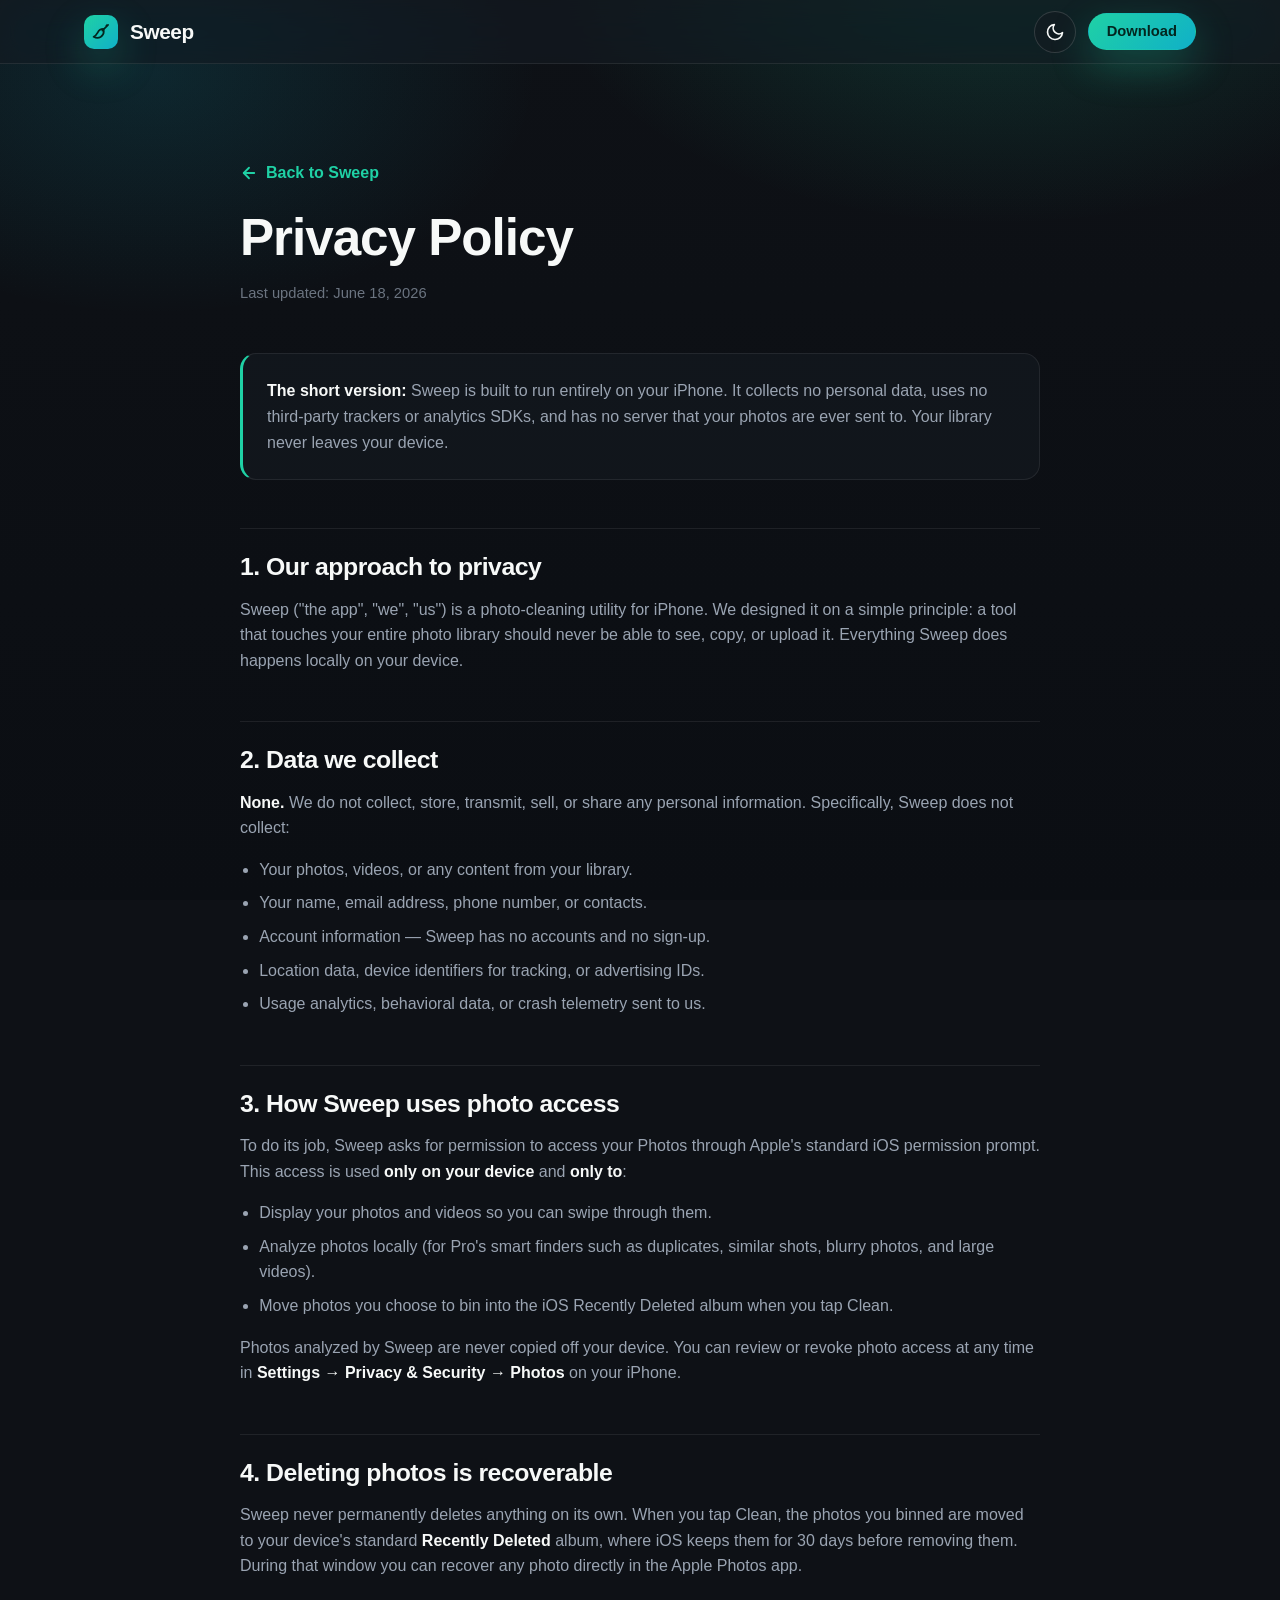
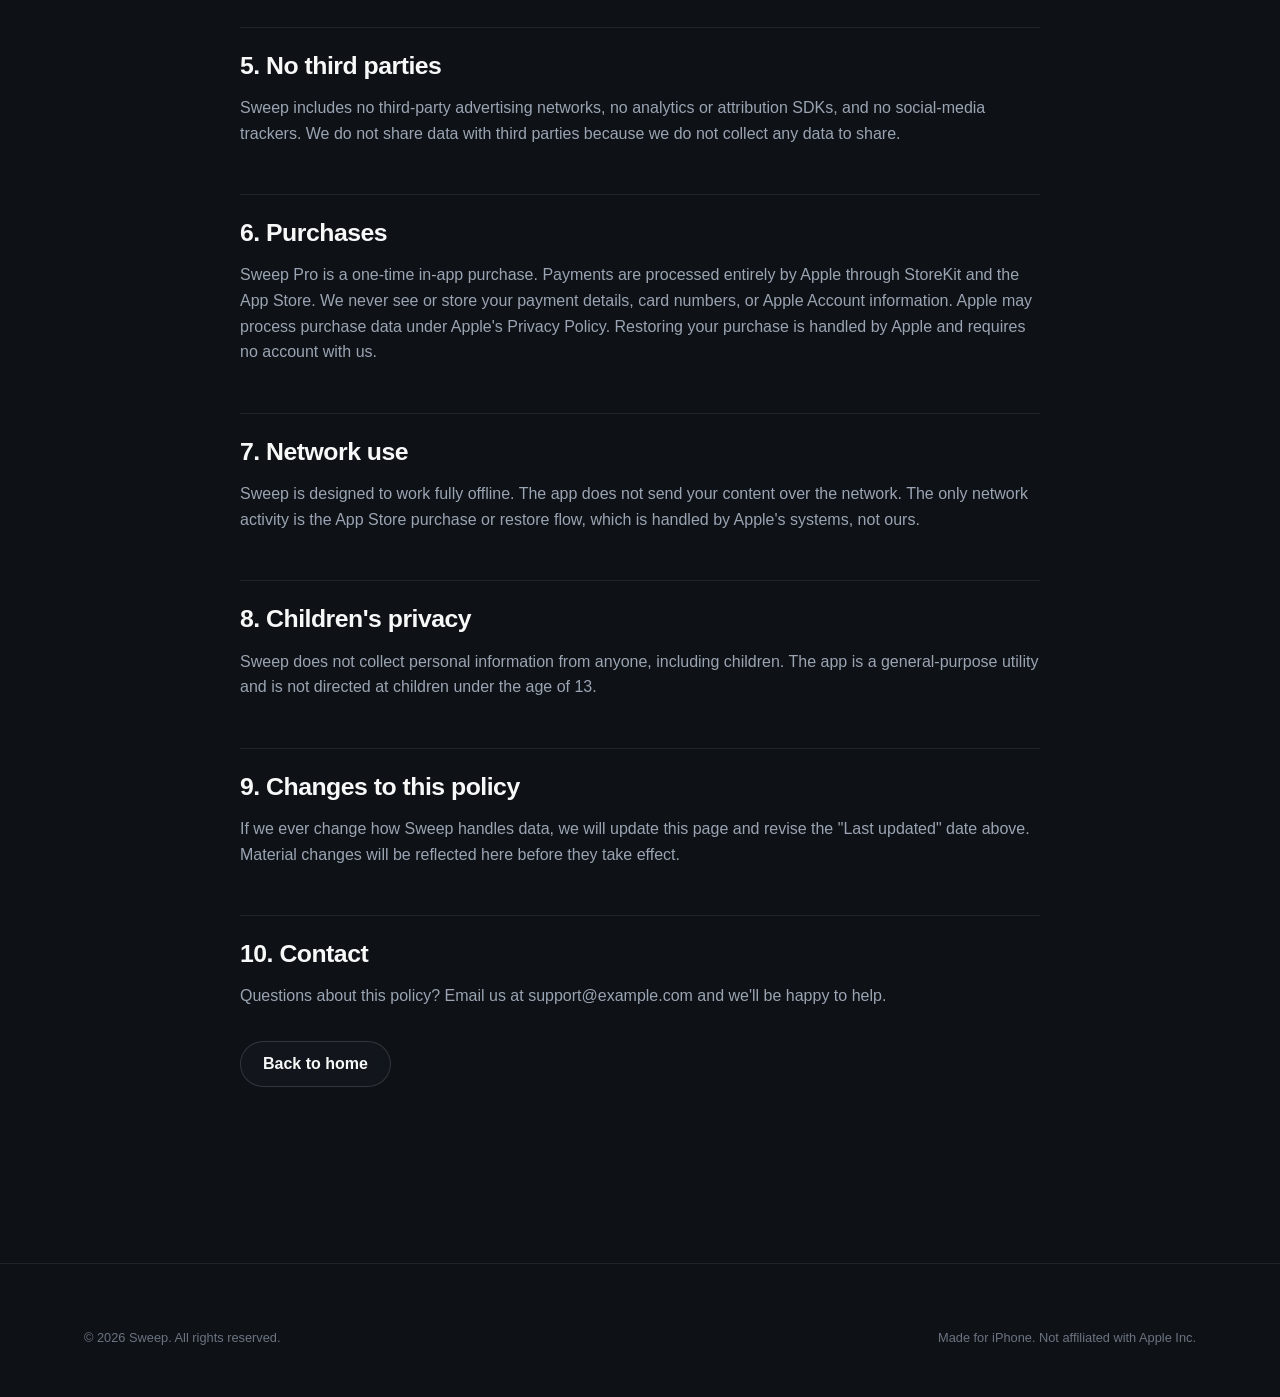
==== privacy.html @ ccac6b0d "Sweep landing site" ====
<!DOCTYPE html>
<html lang="en" data-theme="dark">
<head>
  <meta charset="UTF-8" />
  <meta name="viewport" content="width=device-width, initial-scale=1.0" />
  <title>Privacy Policy — Sweep</title>
  <meta name="description" content="Sweep's privacy policy: 100% on-device, no data collection, no third parties, no analytics SDKs. Photo access is used only to display and delete photos on your iPhone." />
  <meta name="theme-color" content="#0E1116" />
  <link rel="stylesheet" href="styles.css" />
</head>
<body>
  <a class="skip-link" href="#main">Skip to content</a>

  <!-- ===================== HEADER ===================== -->
  <header class="site-header">
    <div class="container">
      <a class="brand" href="index.html" aria-label="Sweep home">
        <span class="logo-mark" aria-hidden="true">
          <svg viewBox="0 0 24 24" fill="none" stroke="#03261f" stroke-width="2" stroke-linecap="round" stroke-linejoin="round">
            <path d="M19.5 4.5 13 11" />
            <path d="M14 9c-3 0-5 1.5-6.4 4.2C6.3 15.6 5 17 3 18c2.6 1.4 5.6 1.6 8 .2 2.4-1.4 3.6-3.6 3.6-6.2 0-1.1-.2-2-.6-3Z" />
            <path d="M18 3l.6 1.6L20 5l-1.4.7L18 7l-.6-1.3L16 5l1.4-.4L18 3Z" fill="#03261f" stroke="none" />
          </svg>
        </span>
        <span>Sweep</span>
      </a>
      <div class="header-actions">
        <button class="theme-toggle" id="themeToggle" type="button" aria-label="Toggle light and dark theme">
          <svg class="icon-moon" viewBox="0 0 24 24" fill="none" stroke="currentColor" stroke-width="2" stroke-linecap="round" stroke-linejoin="round" aria-hidden="true"><path d="M21 12.8A9 9 0 1 1 11.2 3a7 7 0 0 0 9.8 9.8Z"/></svg>
          <svg class="icon-sun" viewBox="0 0 24 24" fill="none" stroke="currentColor" stroke-width="2" stroke-linecap="round" stroke-linejoin="round" aria-hidden="true"><circle cx="12" cy="12" r="4"/><path d="M12 2v2M12 20v2M4.9 4.9l1.4 1.4M17.7 17.7l1.4 1.4M2 12h2M20 12h2M4.9 19.1l1.4-1.4M17.7 6.3l1.4-1.4"/></svg>
        </button>
        <a class="btn btn-primary btn-sm" href="index.html#download">Download</a>
      </div>
    </div>
  </header>

  <main id="main">
    <div class="container">
      <article class="legal">
        <a class="back-link" href="index.html">
          <svg width="18" height="18" viewBox="0 0 24 24" fill="none" stroke="currentColor" stroke-width="2.4" stroke-linecap="round" stroke-linejoin="round" aria-hidden="true"><path d="M19 12H5"/><path d="m12 19-7-7 7-7"/></svg>
          Back to Sweep
        </a>

        <h1>Privacy Policy</h1>
        <p class="updated">Last updated: June 18, 2026</p>

        <div class="callout">
          <p><strong>The short version:</strong> Sweep is built to run entirely on your iPhone. It collects no personal data, uses no third-party trackers or analytics SDKs, and has no server that your photos are ever sent to. Your library never leaves your device.</p>
        </div>

        <h2>1. Our approach to privacy</h2>
        <p>Sweep ("the app", "we", "us") is a photo-cleaning utility for iPhone. We designed it on a simple principle: a tool that touches your entire photo library should never be able to see, copy, or upload it. Everything Sweep does happens locally on your device.</p>

        <h2>2. Data we collect</h2>
        <p><strong>None.</strong> We do not collect, store, transmit, sell, or share any personal information. Specifically, Sweep does not collect:</p>
        <ul>
          <li>Your photos, videos, or any content from your library.</li>
          <li>Your name, email address, phone number, or contacts.</li>
          <li>Account information — Sweep has no accounts and no sign-up.</li>
          <li>Location data, device identifiers for tracking, or advertising IDs.</li>
          <li>Usage analytics, behavioral data, or crash telemetry sent to us.</li>
        </ul>

        <h2>3. How Sweep uses photo access</h2>
        <p>To do its job, Sweep asks for permission to access your Photos through Apple's standard iOS permission prompt. This access is used <strong>only on your device</strong> and <strong>only to</strong>:</p>
        <ul>
          <li>Display your photos and videos so you can swipe through them.</li>
          <li>Analyze photos locally (for Pro's smart finders such as duplicates, similar shots, blurry photos, and large videos).</li>
          <li>Move photos you choose to bin into the iOS Recently Deleted album when you tap Clean.</li>
        </ul>
        <p>Photos analyzed by Sweep are never copied off your device. You can review or revoke photo access at any time in <strong>Settings &rarr; Privacy &amp; Security &rarr; Photos</strong> on your iPhone.</p>

        <h2>4. Deleting photos is recoverable</h2>
        <p>Sweep never permanently deletes anything on its own. When you tap Clean, the photos you binned are moved to your device's standard <strong>Recently Deleted</strong> album, where iOS keeps them for 30 days before removing them. During that window you can recover any photo directly in the Apple Photos app.</p>

        <h2>5. No third parties</h2>
        <p>Sweep includes no third-party advertising networks, no analytics or attribution SDKs, and no social-media trackers. We do not share data with third parties because we do not collect any data to share.</p>

        <h2>6. Purchases</h2>
        <p>Sweep Pro is a one-time in-app purchase. Payments are processed entirely by Apple through StoreKit and the App Store. We never see or store your payment details, card numbers, or Apple Account information. Apple may process purchase data under <a href="https://www.apple.com/legal/privacy/" rel="noopener noreferrer">Apple's Privacy Policy</a>. Restoring your purchase is handled by Apple and requires no account with us.</p>

        <h2>7. Network use</h2>
        <p>Sweep is designed to work fully offline. The app does not send your content over the network. The only network activity is the App Store purchase or restore flow, which is handled by Apple's systems, not ours.</p>

        <h2>8. Children's privacy</h2>
        <p>Sweep does not collect personal information from anyone, including children. The app is a general-purpose utility and is not directed at children under the age of 13.</p>

        <h2>9. Changes to this policy</h2>
        <p>If we ever change how Sweep handles data, we will update this page and revise the "Last updated" date above. Material changes will be reflected here before they take effect.</p>

        <h2>10. Contact</h2>
        <!-- TODO: replace with your real support email address -->
        <p>Questions about this policy? Email us at <a href="mailto:support@example.com">support@example.com</a> and we'll be happy to help.</p>

        <p style="margin-top:2rem;">
          <a class="btn btn-ghost" href="index.html">Back to home</a>
        </p>
      </article>
    </div>
  </main>

  <!-- ===================== FOOTER ===================== -->
  <footer class="site-footer">
    <div class="container">
      <div class="footer-bottom" style="border-top:none;padding-top:0;margin-top:0;">
        <span>&copy; <span id="year">2026</span> Sweep. All rights reserved.</span>
        <span>Made for iPhone. Not affiliated with Apple Inc.</span>
      </div>
    </div>
  </footer>

  <script src="app.js" defer></script>
</body>
</html>
---- styles.css ----
/* =========================================================================
   Sweep — Design System
   Clean your camera roll. One swipe at a time.
   Dark-first. Light theme available via [data-theme="light"].
   ========================================================================= */

:root {
  /* ---- Brand ---- */
  --mint: #1FD1A5;
  --cyan: #10B0C8;
  --coral: #FF5A5F;
  --mint-soft: rgba(31, 209, 165, 0.14);
  --coral-soft: rgba(255, 90, 95, 0.14);
  --grad-brand: linear-gradient(135deg, #1FD1A5 0%, #10B0C8 100%);
  --grad-brand-soft: linear-gradient(135deg, rgba(31,209,165,.22), rgba(16,176,200,.18));

  /* ---- Dark surfaces (default) ---- */
  --bg: #0E1116;
  --bg-2: #0B0E13;
  --surface: #161A21;
  --surface-2: #1C212B;
  --surface-glass: rgba(22, 26, 33, 0.62);
  --surface-glass-2: rgba(28, 33, 43, 0.55);
  --border: rgba(255, 255, 255, 0.08);
  --border-strong: rgba(255, 255, 255, 0.14);

  /* ---- Text ---- */
  --text: #F7F9F8;
  --muted: #9AA4B2;
  --muted-2: #6B7480;

  /* ---- Type scale (fluid) ---- */
  --font: -apple-system, BlinkMacSystemFont, "SF Pro Display", "SF Pro Text",
    "Inter", "Segoe UI", Roboto, Helvetica, Arial, sans-serif;
  --fs-900: clamp(2.6rem, 1.6rem + 4.6vw, 4.6rem);
  --fs-800: clamp(2rem, 1.3rem + 3vw, 3.2rem);
  --fs-700: clamp(1.55rem, 1.2rem + 1.6vw, 2.2rem);
  --fs-600: clamp(1.25rem, 1.1rem + 0.7vw, 1.55rem);
  --fs-500: 1.18rem;
  --fs-400: 1rem;
  --fs-300: 0.92rem;
  --fs-200: 0.8rem;

  /* ---- Spacing scale ---- */
  --s-1: 4px;
  --s-2: 8px;
  --s-3: 12px;
  --s-4: 16px;
  --s-5: 24px;
  --s-6: 32px;
  --s-7: 48px;
  --s-8: 64px;
  --s-9: 96px;
  --s-10: 128px;

  /* ---- Radius ---- */
  --r-sm: 10px;
  --r-md: 16px;
  --r-lg: 24px;
  --r-xl: 32px;
  --r-pill: 999px;

  /* ---- Shadows ---- */
  --shadow-sm: 0 2px 8px rgba(0, 0, 0, 0.25);
  --shadow-md: 0 12px 32px rgba(0, 0, 0, 0.35);
  --shadow-lg: 0 28px 70px rgba(0, 0, 0, 0.5);
  --shadow-mint: 0 16px 40px rgba(31, 209, 165, 0.28);

  --maxw: 1160px;
  --header-h: 64px;
}

/* ---- Light theme ---- */
[data-theme="light"] {
  --bg: #F4F7F6;
  --bg-2: #ECF1EF;
  --surface: #FFFFFF;
  --surface-2: #F2F5F4;
  --surface-glass: rgba(255, 255, 255, 0.7);
  --surface-glass-2: rgba(255, 255, 255, 0.6);
  --border: rgba(13, 22, 30, 0.1);
  --border-strong: rgba(13, 22, 30, 0.16);
  --text: #0E1116;
  --muted: #50616E;
  --muted-2: #7C8893;
  --shadow-sm: 0 2px 8px rgba(13, 22, 30, 0.08);
  --shadow-md: 0 14px 34px rgba(13, 22, 30, 0.12);
  --shadow-lg: 0 30px 70px rgba(13, 22, 30, 0.18);
}

/* =========================================================================
   Base
   ========================================================================= */
*,
*::before,
*::after {
  box-sizing: border-box;
}

html {
  scroll-behavior: smooth;
  -webkit-text-size-adjust: 100%;
}

@media (prefers-reduced-motion: reduce) {
  html {
    scroll-behavior: auto;
  }
}

body {
  margin: 0;
  font-family: var(--font);
  background: var(--bg);
  color: var(--text);
  font-size: var(--fs-400);
  line-height: 1.6;
  -webkit-font-smoothing: antialiased;
  text-rendering: optimizeLegibility;
  overflow-x: hidden;
}

/* Ambient brand glow behind the page */
body::before {
  content: "";
  position: fixed;
  inset: 0;
  z-index: -1;
  background:
    radial-gradient(60% 50% at 78% -5%, rgba(31, 209, 165, 0.18), transparent 60%),
    radial-gradient(50% 45% at 12% 8%, rgba(16, 176, 200, 0.14), transparent 60%),
    linear-gradient(180deg, var(--bg), var(--bg-2));
  pointer-events: none;
}

h1, h2, h3, h4 {
  margin: 0 0 var(--s-4);
  line-height: 1.1;
  letter-spacing: -0.02em;
  font-weight: 700;
}

p {
  margin: 0 0 var(--s-4);
}

a {
  color: inherit;
  text-decoration: none;
}

img,
svg {
  display: block;
  max-width: 100%;
}

:focus-visible {
  outline: 3px solid var(--mint);
  outline-offset: 3px;
  border-radius: 6px;
}

.skip-link {
  position: absolute;
  left: -9999px;
  top: 0;
  z-index: 200;
  background: var(--mint);
  color: #04201a;
  padding: var(--s-3) var(--s-5);
  border-radius: 0 0 var(--r-md) 0;
  font-weight: 700;
}
.skip-link:focus {
  left: 0;
}

.container {
  width: 100%;
  max-width: var(--maxw);
  margin: 0 auto;
  padding: 0 var(--s-5);
}

.eyebrow {
  display: inline-flex;
  align-items: center;
  gap: var(--s-2);
  font-size: var(--fs-200);
  font-weight: 700;
  letter-spacing: 0.14em;
  text-transform: uppercase;
  color: var(--mint);
}

.gradient-text {
  background: var(--grad-brand);
  -webkit-background-clip: text;
  background-clip: text;
  -webkit-text-fill-color: transparent;
  color: transparent;
}

.section {
  padding: var(--s-10) 0;
}
.section-head {
  max-width: 680px;
  margin: 0 auto var(--s-8);
  text-align: center;
}
.section-head h2 {
  font-size: var(--fs-800);
}
.section-head p {
  color: var(--muted);
  font-size: var(--fs-500);
  margin: 0;
}

/* =========================================================================
   Buttons
   ========================================================================= */
.btn {
  display: inline-flex;
  align-items: center;
  justify-content: center;
  gap: var(--s-2);
  font-family: inherit;
  font-size: var(--fs-400);
  font-weight: 700;
  line-height: 1;
  padding: 14px 22px;
  border-radius: var(--r-pill);
  border: 1px solid transparent;
  cursor: pointer;
  transition: transform 0.18s ease, box-shadow 0.18s ease, background 0.18s ease,
    border-color 0.18s ease;
  white-space: nowrap;
}
.btn:active {
  transform: translateY(1px) scale(0.99);
}
.btn-primary {
  background: var(--grad-brand);
  color: #03261f;
  box-shadow: var(--shadow-mint);
}
.btn-primary:hover {
  transform: translateY(-2px);
  box-shadow: 0 22px 48px rgba(31, 209, 165, 0.4);
}
.btn-ghost {
  background: var(--surface-glass);
  color: var(--text);
  border-color: var(--border-strong);
  backdrop-filter: blur(12px);
  -webkit-backdrop-filter: blur(12px);
}
.btn-ghost:hover {
  border-color: var(--mint);
  transform: translateY(-2px);
}
.btn-sm {
  padding: 10px 18px;
  font-size: var(--fs-300);
}

/* App Store badge button (drawn, not an image) */
.appstore-badge {
  display: inline-flex;
  align-items: center;
  gap: var(--s-3);
  background: #000;
  color: #fff;
  border: 1px solid rgba(255, 255, 255, 0.22);
  border-radius: 14px;
  padding: 10px 18px;
  transition: transform 0.18s ease, box-shadow 0.18s ease, border-color 0.18s ease;
}
[data-theme="light"] .appstore-badge {
  border-color: rgba(0, 0, 0, 0.12);
}
.appstore-badge:hover {
  transform: translateY(-2px);
  box-shadow: var(--shadow-md);
  border-color: var(--mint);
}
.appstore-badge svg {
  flex: none;
}
.appstore-badge .badge-copy {
  display: flex;
  flex-direction: column;
  line-height: 1.15;
  text-align: left;
}
.appstore-badge .badge-small {
  font-size: 0.62rem;
  letter-spacing: 0.02em;
  opacity: 0.86;
}
.appstore-badge .badge-big {
  font-size: 1.22rem;
  font-weight: 600;
  letter-spacing: -0.01em;
}

/* =========================================================================
   Header
   ========================================================================= */
.site-header {
  position: sticky;
  top: 0;
  z-index: 100;
  height: var(--header-h);
  display: flex;
  align-items: center;
  background: var(--surface-glass);
  backdrop-filter: saturate(160%) blur(16px);
  -webkit-backdrop-filter: saturate(160%) blur(16px);
  border-bottom: 1px solid var(--border);
}
.site-header .container {
  display: flex;
  align-items: center;
  justify-content: space-between;
  gap: var(--s-4);
}
.brand {
  display: inline-flex;
  align-items: center;
  gap: var(--s-3);
  font-weight: 800;
  font-size: 1.3rem;
  letter-spacing: -0.02em;
}
.brand .logo-mark {
  width: 34px;
  height: 34px;
  border-radius: 10px;
  background: var(--grad-brand);
  display: grid;
  place-items: center;
  box-shadow: var(--shadow-mint);
  flex: none;
}
.brand .logo-mark svg {
  width: 21px;
  height: 21px;
}
.header-actions {
  display: flex;
  align-items: center;
  gap: var(--s-3);
}
.theme-toggle {
  width: 42px;
  height: 42px;
  border-radius: var(--r-pill);
  border: 1px solid var(--border-strong);
  background: var(--surface-glass);
  color: var(--text);
  display: grid;
  place-items: center;
  cursor: pointer;
  transition: border-color 0.18s ease, transform 0.18s ease;
}
.theme-toggle:hover {
  border-color: var(--mint);
  transform: translateY(-1px);
}
.theme-toggle svg {
  width: 20px;
  height: 20px;
}
.theme-toggle .icon-sun {
  display: none;
}
[data-theme="light"] .theme-toggle .icon-sun {
  display: block;
}
[data-theme="light"] .theme-toggle .icon-moon {
  display: none;
}

/* =========================================================================
   Hero
   ========================================================================= */
.hero {
  position: relative;
  padding: var(--s-9) 0 var(--s-10);
}
.hero-grid {
  display: grid;
  grid-template-columns: 1.05fr 0.95fr;
  gap: var(--s-8);
  align-items: center;
}
.hero-copy h1 {
  font-size: var(--fs-900);
  margin-bottom: var(--s-5);
}
.hero-copy .sub {
  font-size: var(--fs-500);
  color: var(--muted);
  max-width: 30ch;
  margin-bottom: var(--s-6);
}
.hero-cta {
  display: flex;
  flex-wrap: wrap;
  align-items: center;
  gap: var(--s-4);
  margin-bottom: var(--s-6);
}
.hero-trust {
  display: flex;
  flex-wrap: wrap;
  gap: var(--s-4) var(--s-5);
  color: var(--muted);
  font-size: var(--fs-300);
}
.hero-trust span {
  display: inline-flex;
  align-items: center;
  gap: var(--s-2);
}
.hero-trust svg {
  width: 17px;
  height: 17px;
  color: var(--mint);
  flex: none;
}

/* ---- Phone mockup ---- */
.phone-wrap {
  display: flex;
  justify-content: center;
  position: relative;
}
.phone-wrap::after {
  content: "";
  position: absolute;
  inset: -8% -6% -12%;
  background: var(--grad-brand-soft);
  filter: blur(60px);
  border-radius: 50%;
  z-index: -1;
  opacity: 0.8;
}
.phone {
  position: relative;
  width: 300px;
  height: 612px;
  border-radius: 52px;
  background: linear-gradient(160deg, #20262f, #0c0f14);
  padding: 12px;
  box-shadow: var(--shadow-lg), inset 0 0 0 1.5px rgba(255, 255, 255, 0.06);
}
.phone-screen {
  position: relative;
  width: 100%;
  height: 100%;
  border-radius: 42px;
  overflow: hidden;
  background: radial-gradient(120% 80% at 50% 0%, #122029, #0a0d12 70%);
  display: flex;
  flex-direction: column;
}
.phone-notch {
  position: absolute;
  top: 12px;
  left: 50%;
  transform: translateX(-50%);
  width: 116px;
  height: 30px;
  background: #05070a;
  border-radius: var(--r-pill);
  z-index: 6;
}
.screen-top {
  padding: 50px 22px 8px;
  display: flex;
  align-items: center;
  justify-content: space-between;
  z-index: 4;
}
.screen-top .s-title {
  font-weight: 800;
  font-size: 1.05rem;
  letter-spacing: -0.02em;
}
.screen-top .s-month {
  font-size: 0.72rem;
  color: var(--muted);
  background: rgba(255, 255, 255, 0.06);
  padding: 4px 10px;
  border-radius: var(--r-pill);
}

/* Freed counter */
.freed {
  text-align: center;
  padding: 4px 0 12px;
}
.freed .freed-label {
  font-size: 0.66rem;
  letter-spacing: 0.18em;
  text-transform: uppercase;
  color: var(--muted);
}
.freed .freed-num {
  font-weight: 800;
  font-size: 2.7rem;
  letter-spacing: -0.03em;
  font-variant-numeric: tabular-nums;
  font-feature-settings: "tnum" 1;
  line-height: 1.05;
}
.freed .freed-num .unit {
  font-size: 1.1rem;
  margin-left: 4px;
  color: var(--mint);
}

/* Card deck */
.deck {
  position: relative;
  flex: 1;
  margin: 0 22px 14px;
}
.deck-card {
  position: absolute;
  inset: 0;
  border-radius: 26px;
  overflow: hidden;
  box-shadow: var(--shadow-md);
  border: 1px solid rgba(255, 255, 255, 0.08);
}
.deck-card .photo {
  position: absolute;
  inset: 0;
}
.deck-card .meta {
  position: absolute;
  left: 0;
  right: 0;
  bottom: 0;
  padding: 14px 16px;
  background: linear-gradient(to top, rgba(5, 8, 11, 0.86), transparent);
  font-size: 0.74rem;
  color: #e7ecef;
  display: flex;
  justify-content: space-between;
  align-items: flex-end;
}
.deck-card.c3 {
  transform: translateY(16px) scale(0.92);
  filter: brightness(0.7);
}
.deck-card.c2 {
  transform: translateY(8px) scale(0.96);
  filter: brightness(0.85);
}
.deck-card.c1 {
  z-index: 3;
}

/* swipe badge that appears on the top card */
.swipe-badge {
  position: absolute;
  top: 16px;
  padding: 6px 12px;
  border-radius: var(--r-pill);
  font-weight: 800;
  font-size: 0.74rem;
  letter-spacing: 0.08em;
  text-transform: uppercase;
  border: 2px solid currentColor;
  background: rgba(0, 0, 0, 0.35);
  backdrop-filter: blur(4px);
  opacity: 0;
}
.swipe-badge.keep {
  right: 16px;
  color: var(--mint);
  transform: rotate(10deg);
}
.swipe-badge.bin {
  left: 16px;
  color: var(--coral);
  transform: rotate(-10deg);
}

/* action buttons in mock */
.screen-actions {
  display: flex;
  justify-content: center;
  gap: 26px;
  padding: 4px 0 22px;
}
.screen-actions .act {
  width: 56px;
  height: 56px;
  border-radius: 50%;
  display: grid;
  place-items: center;
  border: 1.5px solid var(--border-strong);
  background: rgba(255, 255, 255, 0.04);
}
.screen-actions .act svg {
  width: 24px;
  height: 24px;
}
.screen-actions .act.bin {
  color: var(--coral);
  border-color: rgba(255, 90, 95, 0.4);
}
.screen-actions .act.keep {
  color: var(--mint);
  border-color: rgba(31, 209, 165, 0.45);
  background: var(--mint-soft);
}

/* ---- Hero card animation ---- */
@keyframes flyKeep {
  0%   { transform: translate(0,0) rotate(0); opacity: 1; }
  10%  { transform: translate(0,0) rotate(0); opacity: 1; }
  34%  { transform: translate(112%, -8%) rotate(16deg); opacity: 0; }
  35%  { transform: translate(0,0) rotate(0); opacity: 0; }
  46%  { opacity: 1; }
  100% { transform: translate(0,0) rotate(0); opacity: 1; }
}
@keyframes badgeKeep {
  0%, 8% { opacity: 0; }
  16%, 30% { opacity: 1; }
  35%, 100% { opacity: 0; }
}
@keyframes deckPromote2 {
  0%, 10% { transform: translateY(8px) scale(0.96); filter: brightness(0.85); }
  40%, 100% { transform: translateY(0) scale(1); filter: brightness(1); }
}
@keyframes deckPromote3 {
  0%, 10% { transform: translateY(16px) scale(0.92); filter: brightness(0.7); }
  40%, 100% { transform: translateY(8px) scale(0.96); filter: brightness(0.85); }
}

.anim .deck-card.c1 {
  animation: flyKeep 6s ease-in-out infinite;
}
.anim .deck-card.c1 .swipe-badge.keep {
  animation: badgeKeep 6s ease-in-out infinite;
}
.anim .deck-card.c2 {
  animation: deckPromote2 6s ease-in-out infinite;
}
.anim .deck-card.c3 {
  animation: deckPromote3 6s ease-in-out infinite;
}

@media (prefers-reduced-motion: reduce) {
  .anim .deck-card.c1,
  .anim .deck-card.c2,
  .anim .deck-card.c3,
  .anim .deck-card.c1 .swipe-badge.keep {
    animation: none !important;
  }
  .anim .deck-card.c1 .swipe-badge.keep {
    opacity: 1;
  }
}

/* =========================================================================
   Logo strip / honest wedge
   ========================================================================= */
.wedge {
  padding: var(--s-7) 0;
}
.wedge-row {
  display: flex;
  flex-wrap: wrap;
  justify-content: center;
  gap: var(--s-4);
}
.wedge-pill {
  display: inline-flex;
  align-items: center;
  gap: var(--s-3);
  padding: 12px 20px;
  border-radius: var(--r-pill);
  background: var(--surface-glass);
  border: 1px solid var(--border);
  backdrop-filter: blur(10px);
  -webkit-backdrop-filter: blur(10px);
  font-weight: 600;
  font-size: var(--fs-300);
}
.wedge-pill svg {
  width: 18px;
  height: 18px;
  color: var(--mint);
  flex: none;
}

/* =========================================================================
   How it works
   ========================================================================= */
.steps {
  display: grid;
  grid-template-columns: repeat(3, 1fr);
  gap: var(--s-5);
  counter-reset: step;
}
.step {
  position: relative;
  background: var(--surface-glass);
  border: 1px solid var(--border);
  border-radius: var(--r-lg);
  padding: var(--s-6);
  backdrop-filter: blur(10px);
  -webkit-backdrop-filter: blur(10px);
}
.step .step-icon {
  width: 54px;
  height: 54px;
  border-radius: var(--r-md);
  background: var(--mint-soft);
  display: grid;
  place-items: center;
  color: var(--mint);
  margin-bottom: var(--s-4);
}
.step .step-icon svg {
  width: 28px;
  height: 28px;
}
.step::before {
  counter-increment: step;
  content: "0" counter(step);
  position: absolute;
  top: var(--s-5);
  right: var(--s-5);
  font-weight: 800;
  font-size: 1.1rem;
  color: var(--muted-2);
  font-variant-numeric: tabular-nums;
}
.step h3 {
  font-size: var(--fs-600);
}
.step p {
  color: var(--muted);
  margin: 0;
}

/* =========================================================================
   Features
   ========================================================================= */
.features-grid {
  display: grid;
  grid-template-columns: repeat(2, 1fr);
  gap: var(--s-5);
}
.feature {
  display: flex;
  gap: var(--s-4);
  background: var(--surface-glass);
  border: 1px solid var(--border);
  border-radius: var(--r-lg);
  padding: var(--s-6);
  backdrop-filter: blur(10px);
  -webkit-backdrop-filter: blur(10px);
  transition: transform 0.2s ease, border-color 0.2s ease;
}
.feature:hover {
  transform: translateY(-3px);
  border-color: var(--border-strong);
}
.feature .f-icon {
  width: 52px;
  height: 52px;
  flex: none;
  border-radius: var(--r-md);
  display: grid;
  place-items: center;
  background: var(--grad-brand-soft);
  color: var(--mint);
}
.feature .f-icon svg {
  width: 26px;
  height: 26px;
}
.feature h3 {
  font-size: var(--fs-600);
  margin-bottom: var(--s-2);
  display: flex;
  align-items: center;
  gap: var(--s-3);
  flex-wrap: wrap;
}
.feature p {
  color: var(--muted);
  margin: 0;
  font-size: var(--fs-300);
}
.tag-pro {
  font-size: 0.66rem;
  font-weight: 800;
  letter-spacing: 0.08em;
  text-transform: uppercase;
  color: #03261f;
  background: var(--grad-brand);
  padding: 3px 9px;
  border-radius: var(--r-pill);
}

.free-row {
  margin-top: var(--s-5);
  display: flex;
  align-items: center;
  gap: var(--s-4);
  background: var(--surface-2);
  border: 1px dashed var(--border-strong);
  border-radius: var(--r-lg);
  padding: var(--s-5) var(--s-6);
}
.free-row .f-icon {
  width: 48px;
  height: 48px;
  flex: none;
  border-radius: var(--r-md);
  display: grid;
  place-items: center;
  background: var(--mint-soft);
  color: var(--mint);
}
.free-row .f-icon svg {
  width: 24px;
  height: 24px;
}
.free-row strong {
  font-size: var(--fs-500);
}
.free-row p {
  color: var(--muted);
  margin: 2px 0 0;
  font-size: var(--fs-300);
}

/* =========================================================================
   Privacy
   ========================================================================= */
.privacy-band {
  position: relative;
}
.privacy-card {
  position: relative;
  overflow: hidden;
  border-radius: var(--r-xl);
  border: 1px solid var(--border-strong);
  background:
    radial-gradient(120% 120% at 100% 0%, rgba(31, 209, 165, 0.12), transparent 55%),
    var(--surface);
  padding: clamp(var(--s-6), 4vw, var(--s-9));
  display: grid;
  grid-template-columns: 0.85fr 1.15fr;
  gap: var(--s-8);
  align-items: center;
}
.privacy-shield {
  display: flex;
  justify-content: center;
}
.privacy-shield .shield-ring {
  width: 180px;
  height: 180px;
  border-radius: 50%;
  background: var(--grad-brand-soft);
  display: grid;
  place-items: center;
  border: 1px solid var(--border-strong);
}
.privacy-shield svg {
  width: 92px;
  height: 92px;
  color: var(--mint);
}
.privacy-list {
  list-style: none;
  padding: 0;
  margin: var(--s-5) 0 0;
  display: grid;
  gap: var(--s-4);
}
.privacy-list li {
  display: flex;
  gap: var(--s-3);
  align-items: flex-start;
}
.privacy-list .check {
  width: 26px;
  height: 26px;
  flex: none;
  border-radius: 50%;
  background: var(--mint-soft);
  color: var(--mint);
  display: grid;
  place-items: center;
  margin-top: 1px;
}
.privacy-list .check svg {
  width: 15px;
  height: 15px;
}
.privacy-list strong {
  display: block;
}
.privacy-list span {
  color: var(--muted);
  font-size: var(--fs-300);
}

/* =========================================================================
   Pricing
   ========================================================================= */
.pricing-wrap {
  display: grid;
  grid-template-columns: repeat(2, 1fr);
  gap: var(--s-5);
  max-width: 860px;
  margin: 0 auto;
}
.price-card {
  background: var(--surface-glass);
  border: 1px solid var(--border);
  border-radius: var(--r-xl);
  padding: var(--s-7);
  backdrop-filter: blur(10px);
  -webkit-backdrop-filter: blur(10px);
  display: flex;
  flex-direction: column;
}
.price-card.featured {
  border-color: var(--mint);
  background:
    radial-gradient(140% 120% at 50% 0%, rgba(31, 209, 165, 0.14), transparent 60%),
    var(--surface);
  box-shadow: var(--shadow-mint);
}
.price-card .plan-name {
  font-size: var(--fs-200);
  font-weight: 800;
  letter-spacing: 0.14em;
  text-transform: uppercase;
  color: var(--muted);
}
.price-card.featured .plan-name {
  color: var(--mint);
}
.price-card .price {
  display: flex;
  align-items: baseline;
  gap: var(--s-2);
  margin: var(--s-3) 0 var(--s-1);
}
.price-card .price .amount {
  font-size: 3rem;
  font-weight: 800;
  letter-spacing: -0.03em;
  font-variant-numeric: tabular-nums;
}
.price-card .price .per {
  color: var(--muted);
  font-weight: 600;
}
.price-card .price-note {
  color: var(--muted);
  font-size: var(--fs-300);
  margin-bottom: var(--s-5);
}
.plan-list {
  list-style: none;
  padding: 0;
  margin: 0 0 var(--s-6);
  display: grid;
  gap: var(--s-3);
  flex: 1;
}
.plan-list li {
  display: flex;
  gap: var(--s-3);
  align-items: flex-start;
  color: var(--muted);
  font-size: var(--fs-300);
}
.plan-list svg {
  width: 18px;
  height: 18px;
  color: var(--mint);
  flex: none;
  margin-top: 2px;
}
.plan-list strong {
  color: var(--text);
  font-weight: 600;
}
.no-sub-banner {
  text-align: center;
  margin-top: var(--s-6);
  color: var(--muted);
  font-size: var(--fs-300);
}
.no-sub-banner strong {
  color: var(--text);
}

/* =========================================================================
   Social proof (illustrative, non-attributed)
   ========================================================================= */
.quotes {
  display: grid;
  grid-template-columns: repeat(3, 1fr);
  gap: var(--s-5);
}
.quote {
  background: var(--surface-glass);
  border: 1px solid var(--border);
  border-radius: var(--r-lg);
  padding: var(--s-6);
  backdrop-filter: blur(10px);
  -webkit-backdrop-filter: blur(10px);
}
.quote .stars {
  display: flex;
  gap: 3px;
  color: var(--mint);
  margin-bottom: var(--s-3);
}
.quote .stars svg {
  width: 17px;
  height: 17px;
}
.quote p {
  margin: 0;
  font-size: var(--fs-400);
}
.quote .who {
  margin-top: var(--s-4);
  font-size: var(--fs-200);
  color: var(--muted-2);
}

/* =========================================================================
   FAQ
   ========================================================================= */
.faq {
  max-width: 760px;
  margin: 0 auto;
  display: grid;
  gap: var(--s-3);
}
.faq details {
  background: var(--surface-glass);
  border: 1px solid var(--border);
  border-radius: var(--r-md);
  padding: var(--s-4) var(--s-5);
  backdrop-filter: blur(10px);
  -webkit-backdrop-filter: blur(10px);
}
.faq details[open] {
  border-color: var(--border-strong);
}
.faq summary {
  cursor: pointer;
  font-weight: 700;
  font-size: var(--fs-500);
  list-style: none;
  display: flex;
  justify-content: space-between;
  align-items: center;
  gap: var(--s-4);
}
.faq summary::-webkit-details-marker {
  display: none;
}
.faq summary .chev {
  width: 22px;
  height: 22px;
  flex: none;
  color: var(--mint);
  transition: transform 0.2s ease;
}
.faq details[open] summary .chev {
  transform: rotate(180deg);
}
.faq details p {
  margin: var(--s-4) 0 var(--s-1);
  color: var(--muted);
}

/* =========================================================================
   Final CTA
   ========================================================================= */
.cta-band {
  text-align: center;
}
.cta-inner {
  position: relative;
  overflow: hidden;
  border-radius: var(--r-xl);
  border: 1px solid var(--border-strong);
  background:
    radial-gradient(110% 130% at 50% -20%, rgba(31, 209, 165, 0.2), transparent 60%),
    var(--surface);
  padding: clamp(var(--s-7), 6vw, var(--s-10)) var(--s-5);
}
.cta-inner h2 {
  font-size: var(--fs-800);
  max-width: 16ch;
  margin-inline: auto;
}
.cta-inner p {
  color: var(--muted);
  font-size: var(--fs-500);
  max-width: 44ch;
  margin: 0 auto var(--s-6);
}
.cta-actions {
  display: flex;
  flex-wrap: wrap;
  gap: var(--s-4);
  justify-content: center;
  align-items: center;
}

/* =========================================================================
   Footer
   ========================================================================= */
.site-footer {
  border-top: 1px solid var(--border);
  padding: var(--s-8) 0 var(--s-7);
  margin-top: var(--s-8);
}
.footer-grid {
  display: flex;
  flex-wrap: wrap;
  justify-content: space-between;
  gap: var(--s-6);
  align-items: flex-start;
}
.footer-brand {
  max-width: 320px;
}
.footer-brand p {
  color: var(--muted);
  font-size: var(--fs-300);
  margin-top: var(--s-3);
}
.footer-links {
  display: flex;
  flex-wrap: wrap;
  gap: var(--s-7);
}
.footer-col h4 {
  font-size: var(--fs-200);
  text-transform: uppercase;
  letter-spacing: 0.12em;
  color: var(--muted-2);
  margin-bottom: var(--s-3);
}
.footer-col a {
  display: block;
  color: var(--muted);
  font-size: var(--fs-300);
  padding: 4px 0;
  transition: color 0.15s ease;
}
.footer-col a:hover {
  color: var(--mint);
}
.footer-bottom {
  margin-top: var(--s-7);
  padding-top: var(--s-5);
  border-top: 1px solid var(--border);
  display: flex;
  flex-wrap: wrap;
  justify-content: space-between;
  gap: var(--s-3);
  color: var(--muted-2);
  font-size: var(--fs-200);
}

/* =========================================================================
   Legal / privacy page
   ========================================================================= */
.legal {
  max-width: 800px;
  margin: 0 auto;
  padding: var(--s-9) 0;
}
.legal .updated {
  color: var(--muted-2);
  font-size: var(--fs-300);
  margin-bottom: var(--s-7);
}
.legal h1 {
  font-size: var(--fs-800);
}
.legal h2 {
  font-size: var(--fs-600);
  margin-top: var(--s-7);
  padding-top: var(--s-5);
  border-top: 1px solid var(--border);
}
.legal p,
.legal li {
  color: var(--muted);
}
.legal strong {
  color: var(--text);
}
.legal ul {
  padding-left: 1.2em;
  display: grid;
  gap: var(--s-2);
}
.legal .back-link {
  display: inline-flex;
  align-items: center;
  gap: var(--s-2);
  color: var(--mint);
  font-weight: 600;
  margin-bottom: var(--s-5);
}
.legal .callout {
  background: var(--surface-glass);
  border: 1px solid var(--border);
  border-left: 3px solid var(--mint);
  border-radius: var(--r-md);
  padding: var(--s-5);
  margin: var(--s-5) 0;
}
.legal .callout p:last-child {
  margin-bottom: 0;
}

/* =========================================================================
   Responsive
   ========================================================================= */
@media (max-width: 940px) {
  .hero-grid {
    grid-template-columns: 1fr;
    gap: var(--s-8);
    text-align: center;
  }
  .hero-copy .sub {
    margin-inline: auto;
  }
  .hero-cta,
  .hero-trust {
    justify-content: center;
  }
  .privacy-card {
    grid-template-columns: 1fr;
    text-align: center;
  }
  .privacy-list li {
    text-align: left;
  }
  .quotes {
    grid-template-columns: 1fr;
  }
}

@media (max-width: 720px) {
  :root {
    --header-h: 60px;
  }
  .section {
    padding: var(--s-8) 0;
  }
  .steps,
  .features-grid,
  .pricing-wrap {
    grid-template-columns: 1fr;
  }
  .free-row {
    flex-direction: column;
    text-align: center;
  }
  .footer-grid {
    flex-direction: column;
  }
  .hero-cta {
    flex-direction: column;
    align-items: stretch;
  }
  .hero-cta .btn,
  .hero-cta .appstore-badge {
    width: 100%;
    justify-content: center;
  }
}

@media (max-width: 380px) {
  .phone {
    width: 270px;
    height: 552px;
  }
}
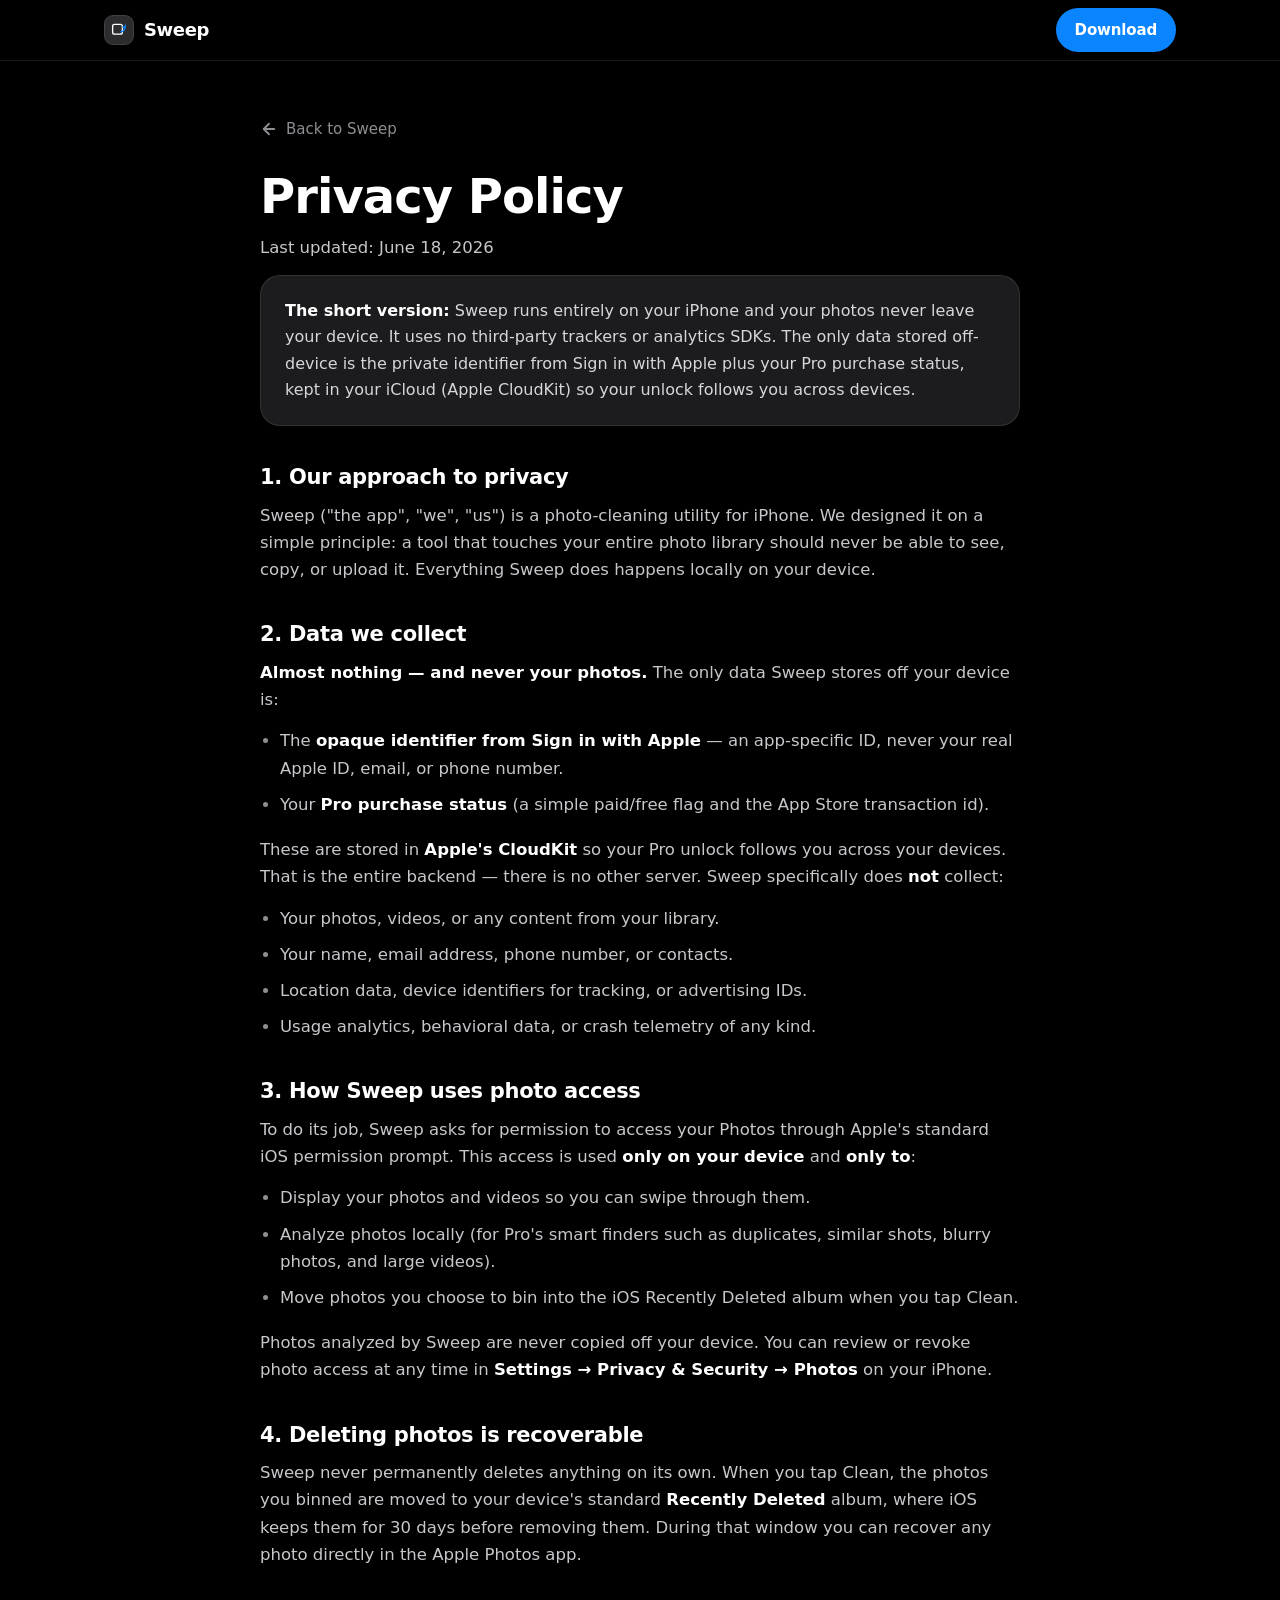
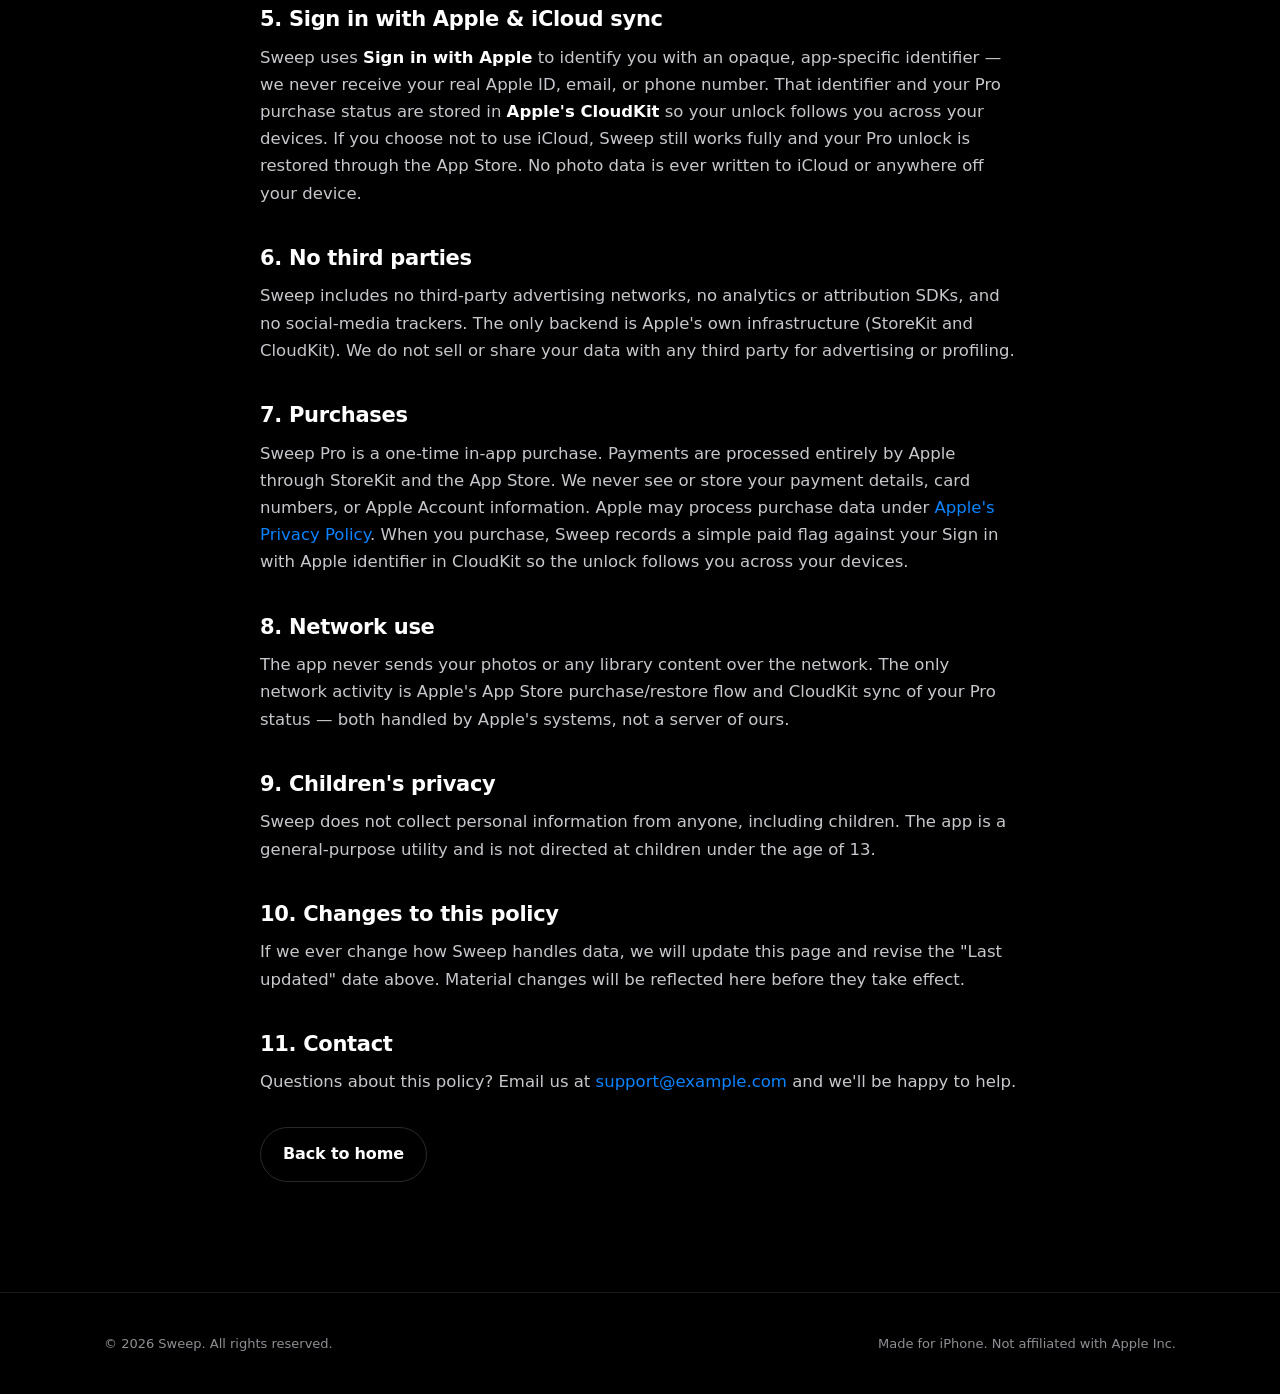
==== commit 17c73897: "Rebuild site in flat-mono design; $0.99; accurate Sign in with Apple + CloudKit privacy copy" ====
--- a/privacy.html
+++ b/privacy.html
@@ -1,12 +1,149 @@
 <!DOCTYPE html>
-<html lang="en" data-theme="dark">
+<html lang="en">
 <head>
   <meta charset="UTF-8" />
   <meta name="viewport" content="width=device-width, initial-scale=1.0" />
   <title>Privacy Policy — Sweep</title>
-  <meta name="description" content="Sweep's privacy policy: 100% on-device, no data collection, no third parties, no analytics SDKs. Photo access is used only to display and delete photos on your iPhone." />
-  <meta name="theme-color" content="#0E1116" />
-  <link rel="stylesheet" href="styles.css" />
+  <meta name="description" content="Sweep's privacy policy: 100% on-device, no ads, no tracking, no analytics SDKs. Photos never leave your phone. The only off-device data is a private Sign in with Apple ID and your Pro purchase status in Apple's CloudKit." />
+  <meta name="theme-color" content="#000000" />
+
+  <style>
+    /* =========================================================================
+       Sweep — flat monochrome + single Apple-blue accent (shared theme)
+       ========================================================================= */
+    :root {
+      --bg:        #000000;
+      --bg-2:      #0B0B0C;
+      --surface:   #1C1C1E;
+      --surface-2: #2C2C2E;
+      --hairline:  rgba(255,255,255,0.10);
+      --hairline-strong: rgba(255,255,255,0.16);
+      --text:      #FFFFFF;
+      --muted:     #8E8E93;
+      --accent:    #0A84FF;
+
+      --radius:    20px;
+      --radius-sm: 14px;
+      --maxw:      1120px;
+      --font:      -apple-system, "SF Pro Display", "SF Pro Text", system-ui, "Helvetica Neue", Arial, sans-serif;
+    }
+
+    * { box-sizing: border-box; }
+    html { -webkit-text-size-adjust: 100%; }
+    body {
+      margin: 0;
+      background: var(--bg);
+      color: var(--text);
+      font-family: var(--font);
+      font-size: 17px;
+      line-height: 1.65;
+      -webkit-font-smoothing: antialiased;
+      text-rendering: optimizeLegibility;
+    }
+    h1, h2, h3, h4 { margin: 0; font-weight: 700; letter-spacing: -0.02em; line-height: 1.12; }
+    p { margin: 0; }
+    a { color: var(--accent); text-decoration: none; }
+    a:hover { text-decoration: underline; }
+
+    .container { width: 100%; max-width: var(--maxw); margin: 0 auto; padding: 0 24px; }
+
+    .skip-link {
+      position: absolute; left: -9999px; top: 0;
+      background: var(--accent); color: #fff;
+      padding: 10px 16px; border-radius: 10px; z-index: 100;
+    }
+    .skip-link:focus { left: 16px; top: 16px; }
+
+    /* ---------- Buttons ---------- */
+    .btn {
+      display: inline-flex; align-items: center; justify-content: center; gap: 8px;
+      font-size: 16px; font-weight: 600; letter-spacing: -0.01em;
+      padding: 13px 22px; border-radius: 980px;
+      border: 1px solid transparent; cursor: pointer;
+      transition: background .18s ease, border-color .18s ease, transform .18s ease;
+      text-decoration: none;
+    }
+    .btn:hover { text-decoration: none; }
+    .btn:active { transform: scale(.98); }
+    .btn-primary { background: var(--accent); color: #fff; }
+    .btn-primary:hover { background: #2a96ff; }
+    .btn-ghost { background: transparent; color: var(--text); border-color: var(--hairline-strong); }
+    .btn-ghost:hover { background: var(--surface); }
+    .btn-sm { padding: 9px 18px; font-size: 15px; }
+
+    /* ---------- Header ---------- */
+    .site-header {
+      position: sticky; top: 0; z-index: 50;
+      background: rgba(0,0,0,0.72);
+      backdrop-filter: saturate(160%) blur(18px);
+      -webkit-backdrop-filter: saturate(160%) blur(18px);
+      border-bottom: 1px solid var(--hairline);
+    }
+    .site-header .container {
+      display: flex; align-items: center; justify-content: space-between; height: 60px;
+    }
+    .brand {
+      display: inline-flex; align-items: center; gap: 10px;
+      font-size: 18px; font-weight: 700; letter-spacing: -0.02em; color: var(--text);
+    }
+    .brand:hover { text-decoration: none; }
+    .logo-mark {
+      display: inline-flex; align-items: center; justify-content: center;
+      width: 30px; height: 30px; border-radius: 9px;
+      background: var(--surface-2); border: 1px solid var(--hairline);
+    }
+    .logo-mark svg { width: 18px; height: 18px; }
+    .header-actions { display: flex; align-items: center; gap: 12px; }
+
+    /* ---------- Legal article ---------- */
+    main { padding: 56px 0 96px; }
+    .legal { max-width: 760px; margin: 0 auto; }
+    .back-link {
+      display: inline-flex; align-items: center; gap: 8px;
+      color: var(--muted); font-size: 15px; font-weight: 500;
+      margin-bottom: 28px;
+    }
+    .back-link:hover { color: var(--text); text-decoration: none; }
+    .back-link svg { width: 18px; height: 18px; }
+
+    .legal h1 { font-size: clamp(34px, 5vw, 48px); margin-bottom: 10px; }
+    .updated { color: var(--muted); font-size: 15px; margin-bottom: 32px; }
+
+    .legal h2 {
+      font-size: 21px; margin: 40px 0 12px; letter-spacing: -0.015em;
+    }
+    .legal p { color: #C7C7CC; margin-bottom: 14px; font-size: 16.5px; }
+    .legal strong { color: var(--text); font-weight: 600; }
+    .legal ul { margin: 0 0 18px; padding-left: 20px; }
+    .legal li { color: #C7C7CC; margin-bottom: 9px; font-size: 16.5px; }
+    .legal li::marker { color: var(--muted); }
+
+    .callout {
+      background: var(--surface);
+      border: 1px solid var(--hairline);
+      border-radius: var(--radius);
+      padding: 22px 24px;
+      margin: 8px 0 40px;
+    }
+    .callout p { margin: 0; color: #D6D6DB; font-size: 16px; }
+    .callout strong { color: var(--text); }
+
+    /* ---------- Footer ---------- */
+    .site-footer { border-top: 1px solid var(--hairline); padding: 40px 0; }
+    .footer-bottom {
+      display: flex; flex-wrap: wrap; justify-content: space-between; gap: 8px;
+      color: var(--muted); font-size: 13px;
+    }
+
+    @media (max-width: 720px) {
+      main { padding: 40px 0 64px; }
+      .legal h2 { font-size: 20px; }
+    }
+    @media (max-width: 420px) {
+      body { font-size: 16px; }
+      .container { padding: 0 18px; }
+    }
+  </style>
 </head>
 <body>
   <a class="skip-link" href="#main">Skip to content</a>
@@ -16,19 +153,15 @@
     <div class="container">
       <a class="brand" href="index.html" aria-label="Sweep home">
         <span class="logo-mark" aria-hidden="true">
-          <svg viewBox="0 0 24 24" fill="none" stroke="#03261f" stroke-width="2" stroke-linecap="round" stroke-linejoin="round">
-            <path d="M19.5 4.5 13 11" />
-            <path d="M14 9c-3 0-5 1.5-6.4 4.2C6.3 15.6 5 17 3 18c2.6 1.4 5.6 1.6 8 .2 2.4-1.4 3.6-3.6 3.6-6.2 0-1.1-.2-2-.6-3Z" />
-            <path d="M18 3l.6 1.6L20 5l-1.4.7L18 7l-.6-1.3L16 5l1.4-.4L18 3Z" fill="#03261f" stroke="none" />
+          <svg viewBox="0 0 24 24" fill="none" stroke="currentColor" stroke-width="1.8" stroke-linecap="round" stroke-linejoin="round" style="color:var(--text)">
+            <rect x="3.5" y="4.5" width="13" height="13" rx="2.5"/>
+            <path d="M14.5 14.5a6.5 6.5 0 0 0 5.5-6" stroke="var(--accent)"/>
+            <path d="M20.5 5.5 20 8.5l-3-.5" stroke="var(--accent)"/>
           </svg>
         </span>
         <span>Sweep</span>
       </a>
       <div class="header-actions">
-        <button class="theme-toggle" id="themeToggle" type="button" aria-label="Toggle light and dark theme">
-          <svg class="icon-moon" viewBox="0 0 24 24" fill="none" stroke="currentColor" stroke-width="2" stroke-linecap="round" stroke-linejoin="round" aria-hidden="true"><path d="M21 12.8A9 9 0 1 1 11.2 3a7 7 0 0 0 9.8 9.8Z"/></svg>
-          <svg class="icon-sun" viewBox="0 0 24 24" fill="none" stroke="currentColor" stroke-width="2" stroke-linecap="round" stroke-linejoin="round" aria-hidden="true"><circle cx="12" cy="12" r="4"/><path d="M12 2v2M12 20v2M4.9 4.9l1.4 1.4M17.7 17.7l1.4 1.4M2 12h2M20 12h2M4.9 19.1l1.4-1.4M17.7 6.3l1.4-1.4"/></svg>
-        </button>
         <a class="btn btn-primary btn-sm" href="index.html#download">Download</a>
       </div>
     </div>
@@ -38,7 +171,7 @@
     <div class="container">
       <article class="legal">
         <a class="back-link" href="index.html">
-          <svg width="18" height="18" viewBox="0 0 24 24" fill="none" stroke="currentColor" stroke-width="2.4" stroke-linecap="round" stroke-linejoin="round" aria-hidden="true"><path d="M19 12H5"/><path d="m12 19-7-7 7-7"/></svg>
+          <svg viewBox="0 0 24 24" fill="none" stroke="currentColor" stroke-width="2.4" stroke-linecap="round" stroke-linejoin="round" aria-hidden="true"><path d="M19 12H5"/><path d="m12 19-7-7 7-7"/></svg>
           Back to Sweep
         </a>
 
@@ -46,20 +179,24 @@
         <p class="updated">Last updated: June 18, 2026</p>
 
         <div class="callout">
-          <p><strong>The short version:</strong> Sweep is built to run entirely on your iPhone. It collects no personal data, uses no third-party trackers or analytics SDKs, and has no server that your photos are ever sent to. Your library never leaves your device.</p>
+          <p><strong>The short version:</strong> Sweep runs entirely on your iPhone and your photos never leave your device. It uses no third-party trackers or analytics SDKs. The only data stored off-device is the private identifier from Sign in with Apple plus your Pro purchase status, kept in your iCloud (Apple CloudKit) so your unlock follows you across devices.</p>
         </div>
 
         <h2>1. Our approach to privacy</h2>
         <p>Sweep ("the app", "we", "us") is a photo-cleaning utility for iPhone. We designed it on a simple principle: a tool that touches your entire photo library should never be able to see, copy, or upload it. Everything Sweep does happens locally on your device.</p>
 
         <h2>2. Data we collect</h2>
-        <p><strong>None.</strong> We do not collect, store, transmit, sell, or share any personal information. Specifically, Sweep does not collect:</p>
+        <p><strong>Almost nothing — and never your photos.</strong> The only data Sweep stores off your device is:</p>
+        <ul>
+          <li>The <strong>opaque identifier from Sign in with Apple</strong> — an app-specific ID, never your real Apple ID, email, or phone number.</li>
+          <li>Your <strong>Pro purchase status</strong> (a simple paid/free flag and the App Store transaction id).</li>
+        </ul>
+        <p>These are stored in <strong>Apple's CloudKit</strong> so your Pro unlock follows you across your devices. That is the entire backend — there is no other server. Sweep specifically does <strong>not</strong> collect:</p>
         <ul>
           <li>Your photos, videos, or any content from your library.</li>
           <li>Your name, email address, phone number, or contacts.</li>
-          <li>Account information — Sweep has no accounts and no sign-up.</li>
           <li>Location data, device identifiers for tracking, or advertising IDs.</li>
-          <li>Usage analytics, behavioral data, or crash telemetry sent to us.</li>
+          <li>Usage analytics, behavioral data, or crash telemetry of any kind.</li>
         </ul>
 
         <h2>3. How Sweep uses photo access</h2>
@@ -74,22 +211,25 @@
         <h2>4. Deleting photos is recoverable</h2>
         <p>Sweep never permanently deletes anything on its own. When you tap Clean, the photos you binned are moved to your device's standard <strong>Recently Deleted</strong> album, where iOS keeps them for 30 days before removing them. During that window you can recover any photo directly in the Apple Photos app.</p>
 
-        <h2>5. No third parties</h2>
-        <p>Sweep includes no third-party advertising networks, no analytics or attribution SDKs, and no social-media trackers. We do not share data with third parties because we do not collect any data to share.</p>
-
-        <h2>6. Purchases</h2>
-        <p>Sweep Pro is a one-time in-app purchase. Payments are processed entirely by Apple through StoreKit and the App Store. We never see or store your payment details, card numbers, or Apple Account information. Apple may process purchase data under <a href="https://www.apple.com/legal/privacy/" rel="noopener noreferrer">Apple's Privacy Policy</a>. Restoring your purchase is handled by Apple and requires no account with us.</p>
-
-        <h2>7. Network use</h2>
-        <p>Sweep is designed to work fully offline. The app does not send your content over the network. The only network activity is the App Store purchase or restore flow, which is handled by Apple's systems, not ours.</p>
-
-        <h2>8. Children's privacy</h2>
+        <h2>5. Sign in with Apple &amp; iCloud sync</h2>
+        <p>Sweep uses <strong>Sign in with Apple</strong> to identify you with an opaque, app-specific identifier — we never receive your real Apple ID, email, or phone number. That identifier and your Pro purchase status are stored in <strong>Apple's CloudKit</strong> so your unlock follows you across your devices. If you choose not to use iCloud, Sweep still works fully and your Pro unlock is restored through the App Store. No photo data is ever written to iCloud or anywhere off your device.</p>
+
+        <h2>6. No third parties</h2>
+        <p>Sweep includes no third-party advertising networks, no analytics or attribution SDKs, and no social-media trackers. The only backend is Apple's own infrastructure (StoreKit and CloudKit). We do not sell or share your data with any third party for advertising or profiling.</p>
+
+        <h2>7. Purchases</h2>
+        <p>Sweep Pro is a one-time in-app purchase. Payments are processed entirely by Apple through StoreKit and the App Store. We never see or store your payment details, card numbers, or Apple Account information. Apple may process purchase data under <a href="https://www.apple.com/legal/privacy/" rel="noopener noreferrer">Apple's Privacy Policy</a>. When you purchase, Sweep records a simple paid flag against your Sign in with Apple identifier in CloudKit so the unlock follows you across your devices.</p>
+
+        <h2>8. Network use</h2>
+        <p>The app never sends your photos or any library content over the network. The only network activity is Apple's App Store purchase/restore flow and CloudKit sync of your Pro status — both handled by Apple's systems, not a server of ours.</p>
+
+        <h2>9. Children's privacy</h2>
         <p>Sweep does not collect personal information from anyone, including children. The app is a general-purpose utility and is not directed at children under the age of 13.</p>
 
-        <h2>9. Changes to this policy</h2>
+        <h2>10. Changes to this policy</h2>
         <p>If we ever change how Sweep handles data, we will update this page and revise the "Last updated" date above. Material changes will be reflected here before they take effect.</p>
 
-        <h2>10. Contact</h2>
+        <h2>11. Contact</h2>
         <!-- TODO: replace with your real support email address -->
         <p>Questions about this policy? Email us at <a href="mailto:support@example.com">support@example.com</a> and we'll be happy to help.</p>
 
@@ -103,13 +243,18 @@
   <!-- ===================== FOOTER ===================== -->
   <footer class="site-footer">
     <div class="container">
-      <div class="footer-bottom" style="border-top:none;padding-top:0;margin-top:0;">
+      <div class="footer-bottom">
         <span>&copy; <span id="year">2026</span> Sweep. All rights reserved.</span>
         <span>Made for iPhone. Not affiliated with Apple Inc.</span>
       </div>
     </div>
   </footer>
 
-  <script src="app.js" defer></script>
+  <script>
+    (function () {
+      var yearEl = document.getElementById("year");
+      if (yearEl) yearEl.textContent = String(new Date().getFullYear());
+    })();
+  </script>
 </body>
 </html>
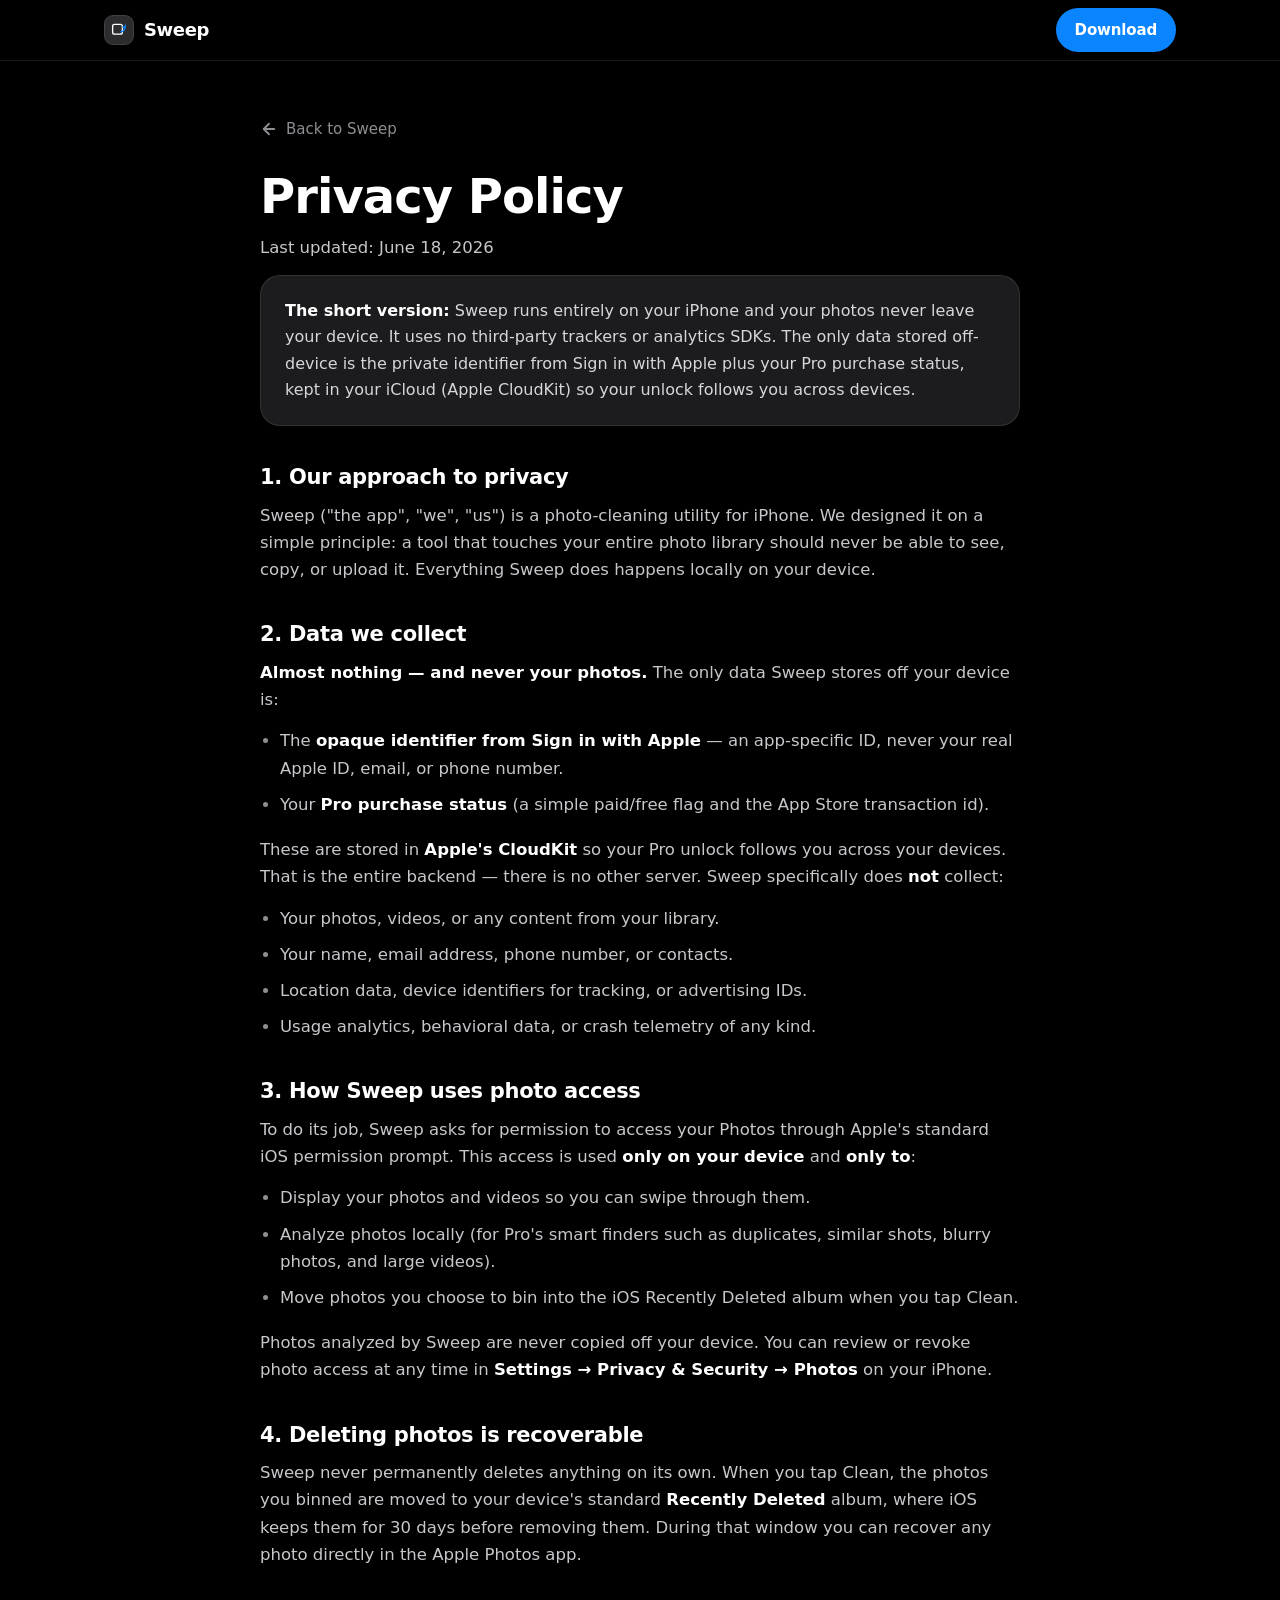
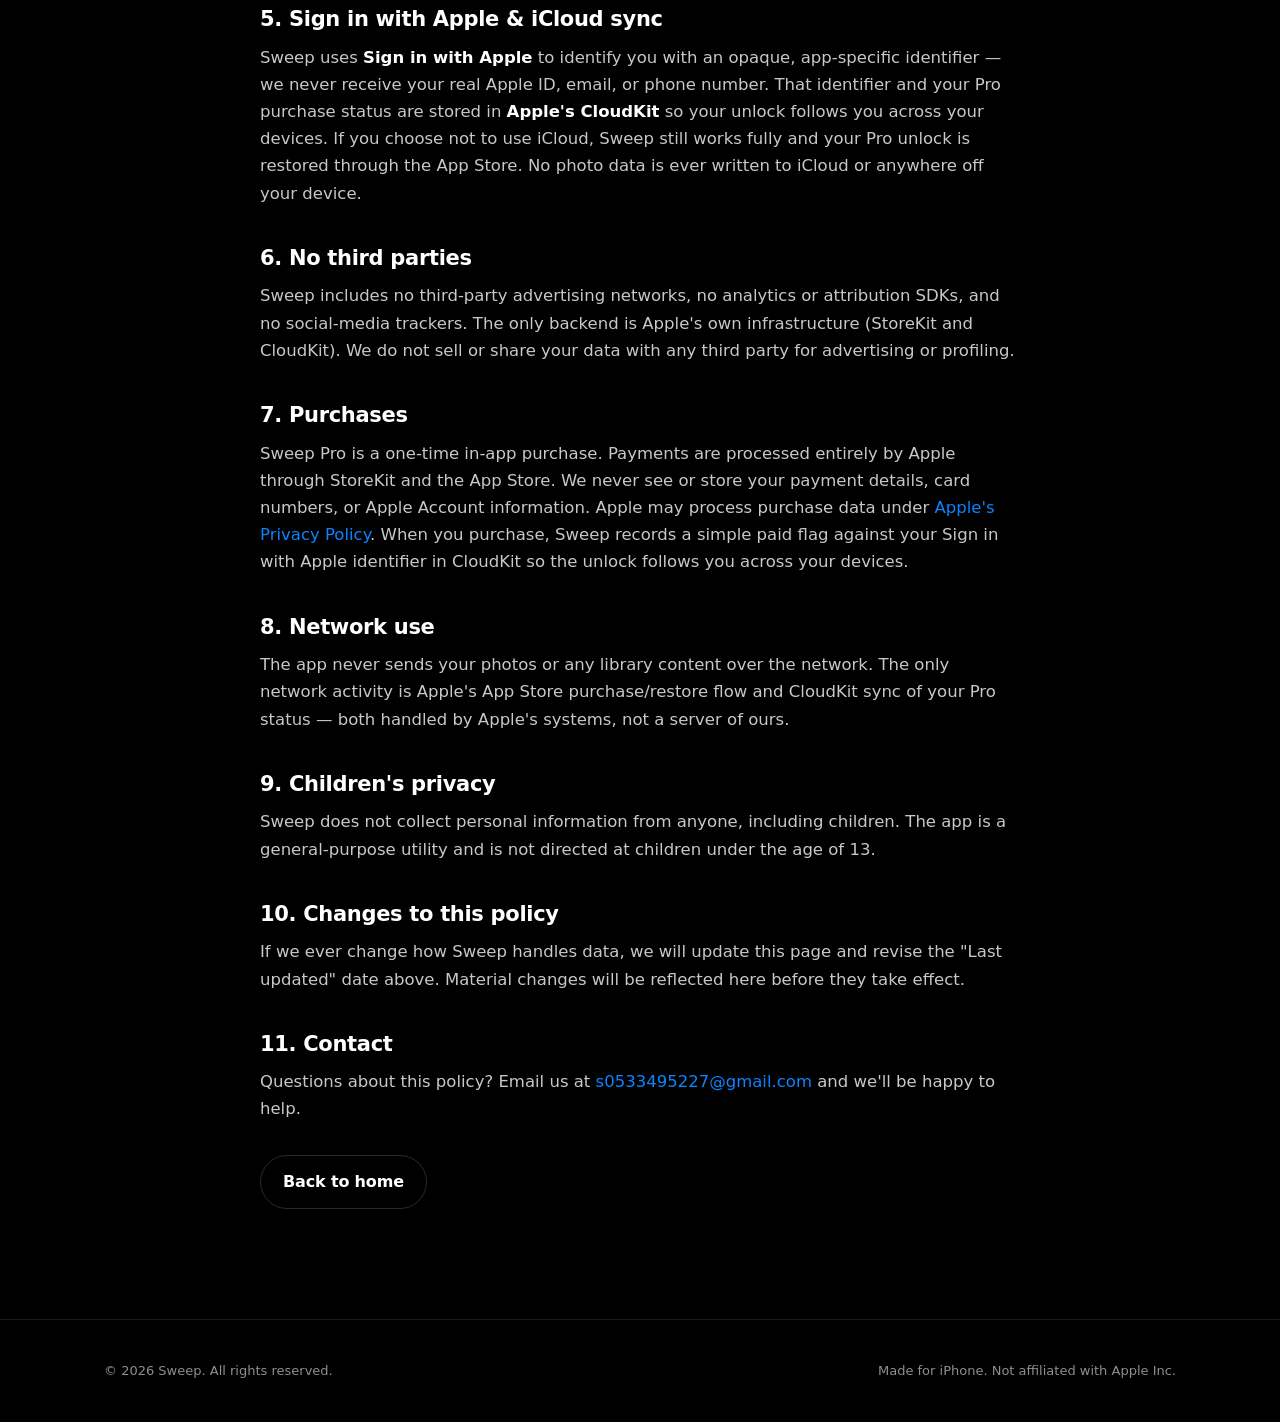
==== commit e61d5dfb: "QA fixes: real App Store + support links, OG image/meta, hero mobile padding" ====
--- a/privacy.html
+++ b/privacy.html
@@ -231,7 +231,7 @@
 
         <h2>11. Contact</h2>
         <!-- TODO: replace with your real support email address -->
-        <p>Questions about this policy? Email us at <a href="mailto:support@example.com">support@example.com</a> and we'll be happy to help.</p>
+        <p>Questions about this policy? Email us at <a href="mailto:s0533495227@gmail.com">s0533495227@gmail.com</a> and we'll be happy to help.</p>
 
         <p style="margin-top:2rem;">
           <a class="btn btn-ghost" href="index.html">Back to home</a>
